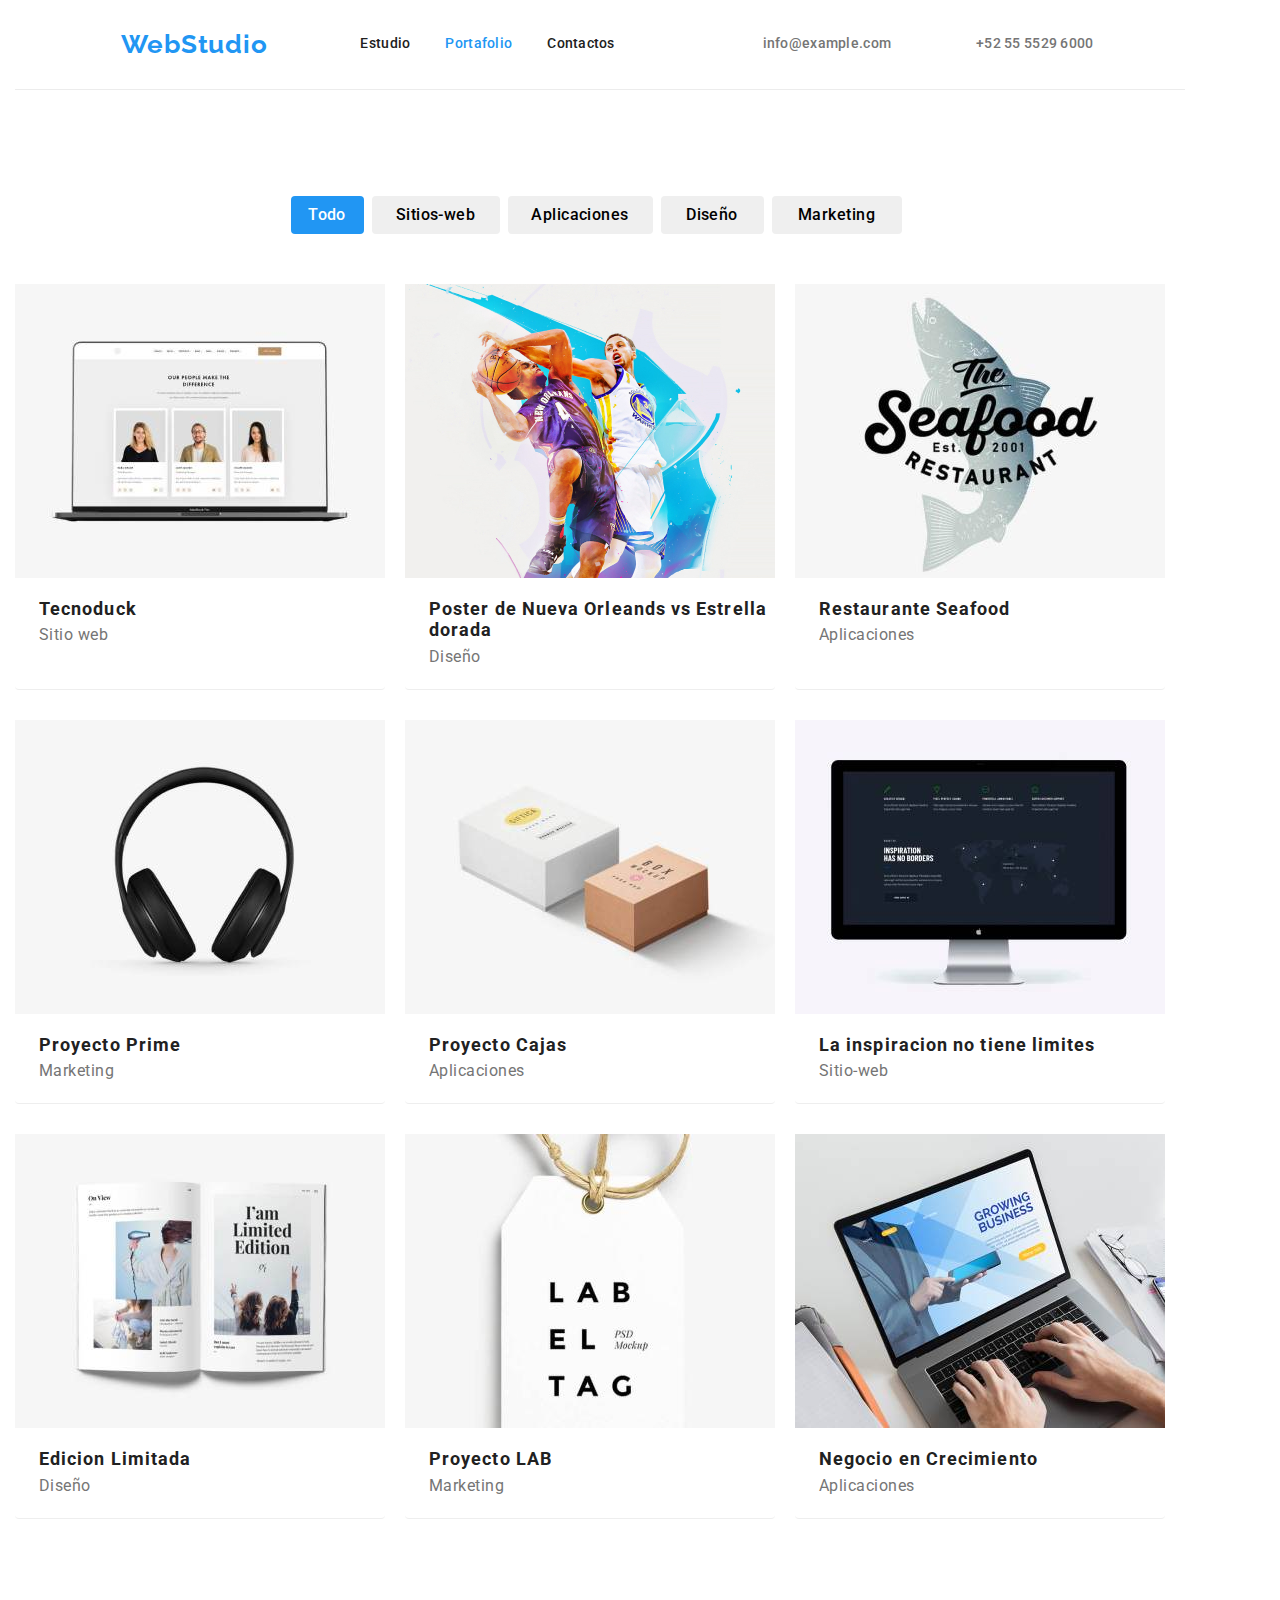
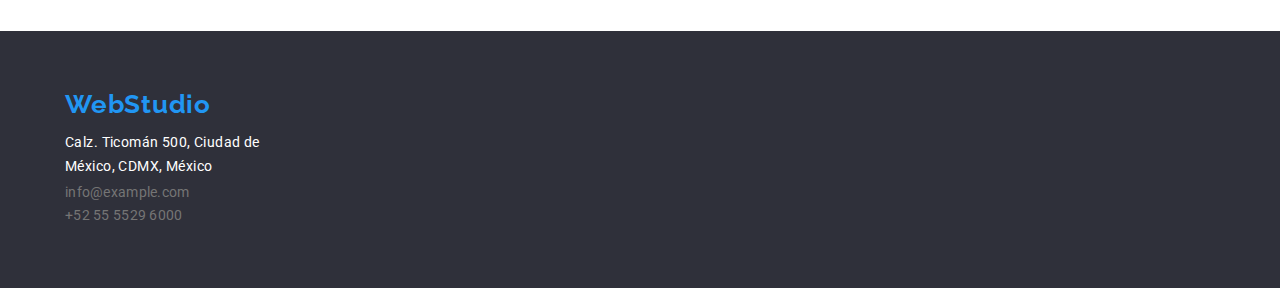
==== portafolio.html @ ba5cb90d "Modificaciones a Portafolio" ====
<!DOCTYPE html>
<html lang="en">
  <head>
    <meta charset="UTF-8" />
    <meta http-equiv="X-UA-Compatible" content="IE=edge" />
    <meta name="viewport" content="width=device-width, initial-scale=1.0" />
    <title>tarea de casa 2</title>
    <!-- Primeramente el normalizador -->
    <link
      rel="stylesheet"
      href="https://cdnjs.cloudflare.com/ajax/libs/modern-normalize/1.0.0/modern-normalize.min.css"
    />
    <link rel="stylesheet" href="./css/styles.css" />
    <link rel="preconnect" href="https://fonts.googleapis.com" />
    <link rel="preconnect" href="https://fonts.gstatic.com" crossorigin />
    <link
      href="https://fonts.googleapis.com/css2?family=Raleway:wght@700&family=Roboto:wght@400;500;700;900&display=swap"
      rel="stylesheet"
    />
  </head>
  <body>
    <div class="container">
      <header class="page-header">
        <nav class="container-nav">
          <a class="header-webstudio" href="webStudio">WebStudio</a>
          <ul class="set-header">
            <li class="item-header">
              <a class="header-text" href="./index.html"> Estudio</a>
            </li>
            <li class="item-header">
              <a
                class="header-text"
                style="color: #2196f3"
                href="./portafolio.html"
              >
                Portafolio</a
              >
            </li>
            <li class="item-header">
              <a class="header-text" href="Contactos"> Contactos</a>
            </li>
          </ul>
        </nav>
        <ul class="set-link-header">
          <li class="item-header">
            <a class="a-header-text" href="info@example.com">
              info@example.com
            </a>
          </li>
          <li class="item-header">
            <a class="a-header-text" href="+525555296000"> +52 55 5529 6000 </a>
          </li>
        </ul>
      </header>
    </div>
    <main>
      <section class="container-briefcase">
        <div class="container">
          <ul class="set-filter-briefcase">
            <li class="item-filter-briefcase">
              <button type="button" class="filter-briefcase todo">Todo</button>
            </li>
            <li class="item-filter-briefcase">
              <button type="button" class="filter-briefcase sitio">
                Sitios-web
              </button>
            </li>
            <li class="item-filter-briefcase">
              <button type="button" class="filter-briefcase aplicaciones">
                Aplicaciones
              </button>
            </li>
            <li class="item-filter-briefcase">
              <button type="button" class="filter-briefcase diseño">
                Diseño
              </button>
            </li>
            <li class="item-filter-briefcase">
              <button type="button" class="filter-briefcase marketing">
                Marketing
              </button>
            </li>
          </ul>
          <ul class="set-products">
            <li class="item-products">
              <a href="product one">
                <img src="./images/computerthree.jpg" alt="Computerthree" />
                <h2 class="title-information">Tecnoduck</h2>
                <p class="contens-information">Sitio web</p>
              </a>
            </li>
            <li class="item-products">
              <a href="product two">
                <img
                  src="./images/basketball.jpg"
                  alt="Poster New Orleans VS Golden Star"
                />
                <h2 class="title-information">
                  Poster de Nueva Orleands vs Estrella <br />
                  dorada
                </h2>
                <p class="contens-information">Diseño</p>
              </a>
            </li>
            <li class="item-products">
              <a href="product three">
                <img
                  src="./images/theseafood.jpg"
                  alt="The Seafood Restaurant"
                />
                <h2 class="title-information">Restaurante Seafood</h2>
                <p class="contens-information">Aplicaciones</p>
              </a>
            </li>
            <li class="item-products">
              <a href="product four">
                <img src="./images/headphones.jpg" alt="Headphones" />
                <h2 class="title-information">Proyecto Prime</h2>
                <p class="contens-information">Marketing</p>
              </a>
            </li>
            <li class="item-products">
              <a href="product five">
                <img src="./images/thebox.jpg" alt="The Boxs" />
                <h2 class="title-information">Proyecto Cajas</h2>
                <p class="contens-information">Aplicaciones</p>
              </a>
            </li>
            <li class="item-products">
              <a href="product six">
                <img src="./images/computer.jpg" alt="Computer" />
                <h2 class="title-information">
                  La inspiracion no tiene limites
                </h2>
                <p class="contens-information">Sitio-web</p>
              </a>
            </li>
            <li class="item-products">
              <a href="product seven">
                <img src="./images/magazine.jpg" alt="Magazine" />
                <h2 class="title-information">Edicion Limitada</h2>
                <p class="contens-information">Diseño</p>
              </a>
            </li>
            <li class="item-products">
              <a href="product eight">
                <img src="./images/label.jpg" alt="Labeltag" />
                <h2 class="title-information">Proyecto LAB</h2>
                <p class="contens-information">Marketing</p>
              </a>
            </li>
            <li class="item-products">
              <img src="./images/computertwo.jpg" alt="Computer Two" />
              <h2 class="title-information">Negocio en Crecimiento</h2>
              <p class="contens-information">Aplicaciones</p>
            </li>
          </ul>
        </div>
      </section>
    </main>
    <!--Base-->
    <footer class="container-footer">
      <div class="container">
        <a class="header-webstudio-footer" href="webStudio">WebStudio</a>
        <address class="address-footer">
          <p class="p-footer">
            Calz. Ticomán 500, Ciudad de <br />
            México, CDMX, México
          </p>
          <ul class="set-addrees-footer">
            <li class="item-a-footer">
              <a class="a-footer" href="info@example.com"> info@example.com</a>
            </li>
            <li class="item-a-footer">
              <a class="a-footer" href="+525555296000"> +52 55 5529 6000 </a>
            </li>
          </ul>
        </address>
      </div>
    </footer>
  </body>
</html>
---- css/styles.css ----
html {
  box-sizing: border-box;
}

:root {
  --color-text: #212121;
  --background-color-heroes: #2f303a;
  --border-buttom-header-color: #ececec;
  --background-color-header: #ffffff;
  --background-color-team: #f5f4fa;
  --color-pseudoclase: #2196f3;
  --color-link: #757575;
  --item-products-border: #eeeeee;
}

*,
*::after,
*::before {
  box-sizing: inherit;
}
/* Estilos para poner a cero la sangría superior de los elementos */
h1,
h2,
h3,
h4,
h5,
h6,
p {
  margin-top: 0;
  margin-bottom: 0;
}
/* Clase para restablecer las propiedades básicas de las listas (ul) */
ul {
  list-style: none;
  padding-left: 0;
  text-decoration: none;
  margin: 0;
}
/* Clase para restablecer las propiedades básicas de los enlaces */
a {
  text-decoration: none;
  color: inherit;
}
/* Propiedades para la correcta visualización de las imágenes */
img {
  display: block;
  max-width: 100%;
  height: auto;
}
/* Propiedad para anular la cursiva en address */

address {
  font-style: normal;
}

body {
  font-size: 14px;
  font-family: 'Roboto', sans-serif;
  letter-spacing: 0.03em;
  color: var(--color-text);
}

/* header */

.container {
  width: 1200px;
  padding-left: 15px;
  padding-right: 15px;
  margin-left: 0 auto;
  margin-right: 0 auto;
}

.page-header {
  display: flex;
  background-color: var(--background-color-header);
  border-bottom: 1px solid var(--border-buttom-header-color);
}

.container-nav {
  display: flex;
  margin: auto;
}

.header-webstudio {
  color: var(--color-pseudoclase);
  font-family: 'Raleway', sans-serif;
  font-size: 26px;
  font-weight: 700;
  line-height: 1.1em;
  letter-spacing: 0.03em;
  text-align: right;
  text-decoration: none;
  padding: 30px 0px;
  margin-right: 93px;
  margin-left: 100px;
}

.set-header {
  display: flex;
  margin-right: 100px;
}

.item-header {
  display: flex;
  margin-right: 35px;
}

.header-text {
  font-size: 14px;
  font-weight: 500;
  line-height: 1.7em;
  letter-spacing: 0.02em;
  text-decoration: none;
  margin: auto;
  padding: 30px 0px;
}

.header-text:hover,
.header-text:focus {
  color: var(--color-pseudoclase);
  text-decoration: underline;
}

.set-link-header {
  display: flex;
  margin: auto;
  padding: auto;
}

.a-header-text {
  color: var(--color-link);
  font-weight: 500;
  font-size: 14px;
  line-height: 1.7em;
  letter-spacing: 0.02em;
  text-decoration: none;
  text-align: right;
  padding: 0;
  margin-right: 50px;
}

.a-header-text:hover,
.a-header-text:focus {
  color: var(--color-pseudoclase);
  text-decoration: underline;
}

/* Main Section Heroes */

.container-heroes {
  width: 1200px;
  background-color: var(--background-color-heroes);
  padding-top: 200px;
  padding-bottom: 200px;
}

.heroes-title {
  margin: 0 auto;
  width: 696px;
  height: 120px;
  margin-top: 30px;
  color: white;

  font-style: normal;
  font-weight: 900;
  font-size: 44px;
  line-height: 60px;

  text-align: center;
  letter-spacing: 0.06em;
  text-transform: uppercase;
}

.heroes-button {
  margin: 0 auto;
  justify-content: center;
  width: 261px;
  height: 50px;
  gap: 10px;

  font-style: normal;
  font-weight: 700;
  font-size: 16px;
  line-height: 1.8;
  display: flex;
  align-items: center;
  text-align: center;
  letter-spacing: 0.06em;
  flex: none;
  order: 0;
  flex-grow: 0;
  cursor: pointer;
  box-shadow: 0px 4px 4px rgba(0, 0, 0, 0.15);
  border-radius: 4px;
  margin-top: 30px;
}

.heroes-button:hover,
.heroes-button:focus {
  background-color: var(--color-pseudoclase);
  color: white;
}

.heroes-button:active {
  background-color: var(--color-pseudoclase);
  color: white;
}

/* Main Section indicators */

.container-indicators {
  margin: auto;
  margin-top: 55px;
  padding-top: 95px;
  padding-bottom: 94px;
}

.card-set-indicators {
  display: flex;
  gap: 10px;
}

.card-indicators {
  flex-basis: calc((100% - 20px) / 3);
  padding: 10px;
}

.item-indicators {
  margin-right: 30px;
}

.indicators-title {
  color: var(--color-text);
  font-size: 14px;
  font-weight: 700;
  line-height: 1.7;
  letter-spacing: 0.03em;
  text-align: left;
  height: 16px;
  width: 270px;
  margin-bottom: 10px;
}

.indicators-text {
  color: var(--color-link);
  font-size: 14px;
  font-weight: 400;
  line-height: 1.7;
  letter-spacing: 0.03em;
  text-align: left;
  margin: auto;
}

/* Main Section dedicate */

.container-dedicate {
  margin: auto;
  mix-blend-mode: normal;
}

.dedicate-our-title {
  font-size: 36px;
  font-weight: 700;
  line-height: 1.5;
  letter-spacing: 0.03em;
  text-align: center;
  margin: auto;
  margin-bottom: 55.05px;
}

.set-images-dedicate {
  display: flex;
  margin: auto;
  justify-content: center;
}

.item-dedicate {
  margin: auto;
  padding: auto;
  padding-bottom: 94px;
}

.images-dedicate {
  height: 323.70465087890625px;
  width: 373.1623840332031px;
}

/* Main Section team */

.our-team {
  width: 1200px;
  margin-top: 94px;
  background-color: var(--background-color-team);
}

.title-our-team {
  font-size: 36px;
  font-weight: 700;
  line-height: 1.5;
  letter-spacing: 0.03em;
  text-align: center;
  margin: auto;
  padding-top: 94px;
}

.set-images-team {
  display: flex;
  margin-top: 50px;
  padding-bottom: 94px;
}

.item-our-team {
  box-shadow: 0px 1px 3px rgba(0, 0, 0, 0.12), 0px 1px 1px rgba(0, 0, 0, 0.14),
    0px 2px 1px rgba(0, 0, 0, 0.2);
  border-radius: 0px 0px 4px 4px;
  margin-right: 20px;
}

.images-our-team {
  width: 270px;
  height: 260px;
}

.name-employee {
  color: var(--color-text);
  font-size: 16px;
  font-weight: 500;
  line-height: 1.5;
  letter-spacing: 0.03em;
  text-align: center;
  padding-top: 30px;
}

.function-employee {
  color: var(--color-link);
  font-size: 16px;
  font-weight: 400;
  line-height: 1.5;
  letter-spacing: 0.03em;
  text-align: center;
  margin-top: 10px;
  padding-bottom: 30px;
}

/* page Briefcase*/

/* Desde este punto se maneja la pagina de portafolio */

/* main section FilterBriefcase */

.container-briefcase {
  background-color: white;
  margin: auto;
}

.set-filter-briefcase {
  display: flex;
  padding-top: 106px;
  align-items: center;
  justify-content: center;
}

.item-filter-briefcase {
  margin-right: 8px;
}

.filter-briefcase {
  border-radius: 4px;
  font-size: 16px;
  font-weight: 500;
  line-height: 1.5;
  letter-spacing: 0.03em;
  text-align: center;
  border: none;
  cursor: pointer;
}

.todo {
  background: var(--color-pseudoclase);
  color: white;
  height: 38px;
  width: 73px;
  text-align: center;
}

.sitio {
  height: 38px;
  width: 128px;
  text-align: center;
}

.aplicaciones {
  height: 38px;
  width: 145px;
  text-align: center;
}

.diseño {
  height: 38px;
  width: 103px;
  text-align: center;
}

.marketing {
  height: 38px;
  width: 130px;
  text-align: center;
}

.filter-briefcase:hover,
.filter-briefcase:focus {
  background: var(--color-pseudoclase);
  color: white;
}

/* main section products */

.set-products {
  display: flex;
  flex-wrap: wrap;
  margin-top: 50px;
  margin-bottom: 82px;
}

.item-products {
  background-color: var(--background-color-header);
  border-radius: 4px;
  border-bottom: 1px solid var(--item-products-border);
  margin-right: 20px;
  margin-bottom: 30px;
}

.title-information {
  cursor: pointer;
  font-size: 18px;
  font-weight: 700;
  line-height: 1.2;
  letter-spacing: 0.06em;
  text-align: left;
  padding-top: 20px;
  margin-left: 24px;
}

.contens-information {
  cursor: pointer;
  color: #757575;
  font-size: 16px;
  line-height: 1.5;
  letter-spacing: 0.03em;
  text-align: left;
  margin-left: 24px;
  padding-bottom: 20px;
  margin-top: 4px;
}

/* Footer */

footer {
  color: white;
  background-color: var(--background-color-heroes);
}

.container-footer {
  display: block;
  margin: auto;
  padding-top: 60px;
  padding-bottom: 60px;
  padding-left: 50px;
}

.header-webstudio-footer {
  color: var(--color-pseudoclase);
  font-family: 'Raleway', sans-serif;
  font-size: 26px;
  font-weight: 700;
  line-height: 1;
  letter-spacing: 0.03em;
  text-decoration: none;
  cursor: pointer;
  margin-top: 60px;
}

.address-footer {
  display: block;
}

.p-footer {
  font-size: 14px;
  font-weight: 400;
  line-height: 1.7;
  letter-spacing: 0.03em;
  margin-bottom: 2px;
  margin-top: 14px;
}

.set-addrees-footer {
  display: block;
  margin: auto;
  padding: auto;
}

.item-a-footer {
  margin: auto;
}

.a-footer:hover,
.a-footer:focus {
  color: var(--color-pseudoclase);
}

.a-footer:active {
  color: var(--color-pseudoclase);
}

.a-footer {
  color: var(--color-link);
  font-weight: 400;
  font-size: 14px;
  line-height: 1.7;
  letter-spacing: 0.02em;
  margin-bottom: 47px;
  padding-bottom: 9px;
}
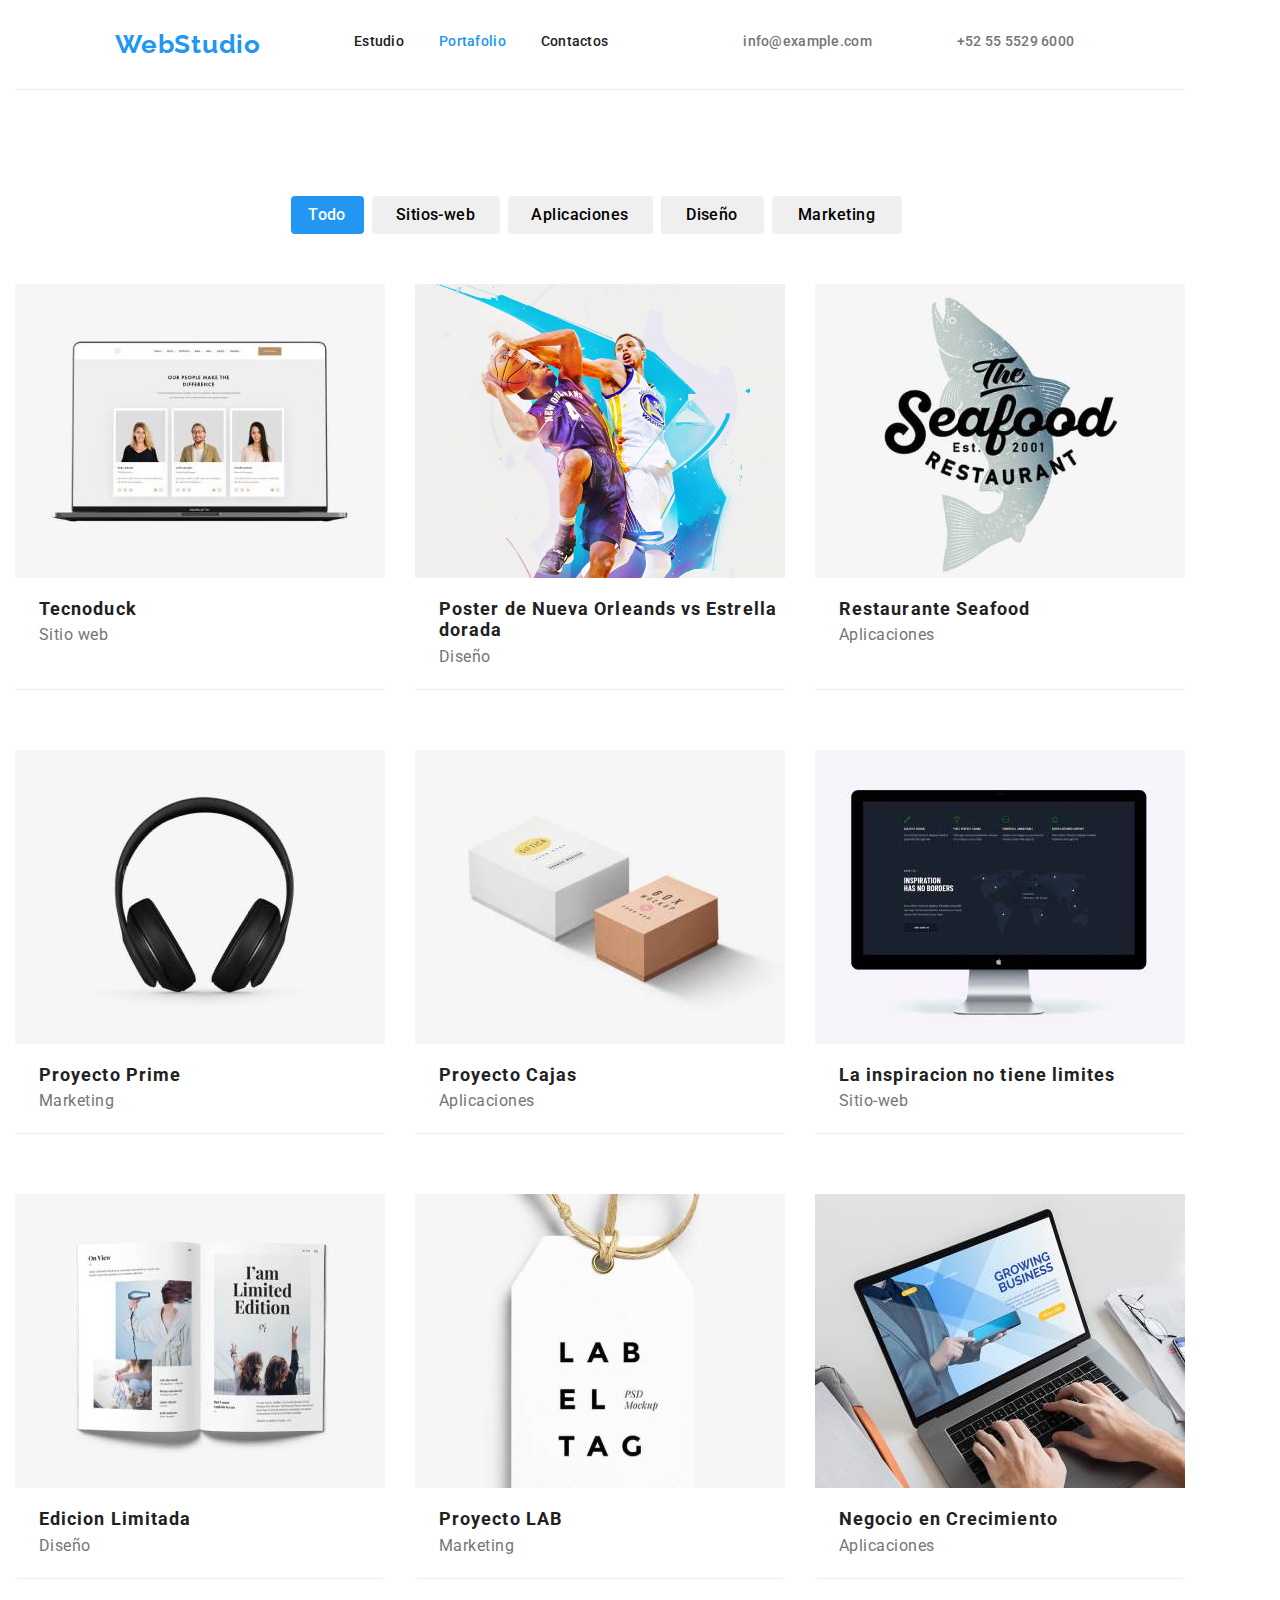
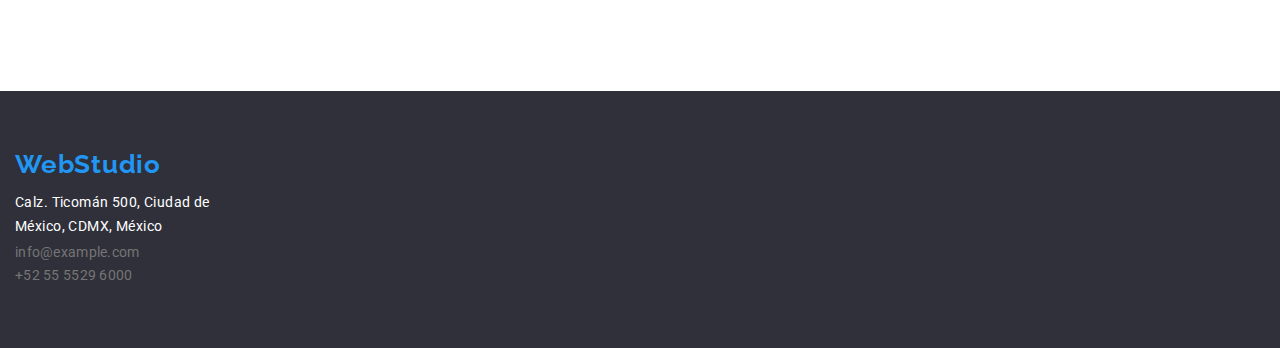
==== commit be6ae079: "Correccion de codigo dado para entrega dos de la actividad tres" ====
--- a/portafolio.html
+++ b/portafolio.html
@@ -20,7 +20,7 @@
   </head>
   <body>
     <div class="container">
-      <header class="page-header">
+      <header class="container-header">
         <nav class="container-nav">
           <a class="header-webstudio" href="webStudio">WebStudio</a>
           <ul class="set-header">
@@ -83,14 +83,14 @@
           </ul>
           <ul class="set-products">
             <li class="item-products">
-              <a href="product one">
+              <a href="product" class="link-products">
                 <img src="./images/computerthree.jpg" alt="Computerthree" />
                 <h2 class="title-information">Tecnoduck</h2>
                 <p class="contens-information">Sitio web</p>
               </a>
             </li>
             <li class="item-products">
-              <a href="product two">
+              <a href="product" class="link-products">
                 <img
                   src="./images/basketball.jpg"
                   alt="Poster New Orleans VS Golden Star"
@@ -103,7 +103,7 @@
               </a>
             </li>
             <li class="item-products">
-              <a href="product three">
+              <a href="product" class="link-products">
                 <img
                   src="./images/theseafood.jpg"
                   alt="The Seafood Restaurant"
@@ -113,21 +113,21 @@
               </a>
             </li>
             <li class="item-products">
-              <a href="product four">
+              <a href="product" class="link-products">
                 <img src="./images/headphones.jpg" alt="Headphones" />
                 <h2 class="title-information">Proyecto Prime</h2>
                 <p class="contens-information">Marketing</p>
               </a>
             </li>
             <li class="item-products">
-              <a href="product five">
+              <a href="product" class="link-products">
                 <img src="./images/thebox.jpg" alt="The Boxs" />
                 <h2 class="title-information">Proyecto Cajas</h2>
                 <p class="contens-information">Aplicaciones</p>
               </a>
             </li>
             <li class="item-products">
-              <a href="product six">
+              <a href="product" class="link-products">
                 <img src="./images/computer.jpg" alt="Computer" />
                 <h2 class="title-information">
                   La inspiracion no tiene limites
@@ -136,23 +136,25 @@
               </a>
             </li>
             <li class="item-products">
-              <a href="product seven">
+              <a href="product" class="link-products">
                 <img src="./images/magazine.jpg" alt="Magazine" />
                 <h2 class="title-information">Edicion Limitada</h2>
                 <p class="contens-information">Diseño</p>
               </a>
             </li>
             <li class="item-products">
-              <a href="product eight">
+              <a href="product" class="link-products">
                 <img src="./images/label.jpg" alt="Labeltag" />
                 <h2 class="title-information">Proyecto LAB</h2>
                 <p class="contens-information">Marketing</p>
               </a>
             </li>
             <li class="item-products">
-              <img src="./images/computertwo.jpg" alt="Computer Two" />
-              <h2 class="title-information">Negocio en Crecimiento</h2>
-              <p class="contens-information">Aplicaciones</p>
+              <a href="product" class="link-products">
+                <img src="./images/computertwo.jpg" alt="Computer Two" />
+                <h2 class="title-information">Negocio en Crecimiento</h2>
+                <p class="contens-information">Aplicaciones</p>
+              </a>
             </li>
           </ul>
         </div>
--- a/css/styles.css
+++ b/css/styles.css
@@ -66,11 +66,9 @@
   width: 1200px;
   padding-left: 15px;
   padding-right: 15px;
-  margin-left: 0 auto;
-  margin-right: 0 auto;
-}
-
-.page-header {
+}
+
+.container-header {
   display: flex;
   background-color: var(--background-color-header);
   border-bottom: 1px solid var(--border-buttom-header-color);
@@ -78,7 +76,6 @@
 
 .container-nav {
   display: flex;
-  margin: auto;
 }
 
 .header-webstudio {
@@ -111,8 +108,8 @@
   line-height: 1.7em;
   letter-spacing: 0.02em;
   text-decoration: none;
-  margin: auto;
-  padding: 30px 0px;
+  padding-top: 30px;
+  padding-bottom: 30px;
 }
 
 .header-text:hover,
@@ -123,8 +120,8 @@
 
 .set-link-header {
   display: flex;
-  margin: auto;
-  padding: auto;
+  padding-top: 30px;
+  padding-bottom: 30px;
 }
 
 .a-header-text {
@@ -135,7 +132,6 @@
   letter-spacing: 0.02em;
   text-decoration: none;
   text-align: right;
-  padding: 0;
   margin-right: 50px;
 }
 
@@ -148,17 +144,13 @@
 /* Main Section Heroes */
 
 .container-heroes {
-  width: 1200px;
   background-color: var(--background-color-heroes);
   padding-top: 200px;
   padding-bottom: 200px;
+  width: 1200px;
 }
 
 .heroes-title {
-  margin: 0 auto;
-  width: 696px;
-  height: 120px;
-  margin-top: 30px;
   color: white;
 
   font-style: normal;
@@ -209,8 +201,7 @@
 /* Main Section indicators */
 
 .container-indicators {
-  margin: auto;
-  margin-top: 55px;
+  width: 1200px;
   padding-top: 95px;
   padding-bottom: 94px;
 }
@@ -220,13 +211,8 @@
   gap: 10px;
 }
 
-.card-indicators {
-  flex-basis: calc((100% - 20px) / 3);
-  padding: 10px;
-}
-
 .item-indicators {
-  margin-right: 30px;
+  margin-right: 20px;
 }
 
 .indicators-title {
@@ -275,9 +261,6 @@
 }
 
 .item-dedicate {
-  margin: auto;
-  padding: auto;
-  padding-bottom: 94px;
 }
 
 .images-dedicate {
@@ -420,14 +403,18 @@
   flex-wrap: wrap;
   margin-top: 50px;
   margin-bottom: 82px;
+  gap: 30px;
 }
 
 .item-products {
   background-color: var(--background-color-header);
   border-radius: 4px;
   border-bottom: 1px solid var(--item-products-border);
-  margin-right: 20px;
   margin-bottom: 30px;
+}
+
+.link-products {
+  text-decoration: none;
 }
 
 .title-information {
@@ -461,11 +448,8 @@
 }
 
 .container-footer {
-  display: block;
-  margin: auto;
   padding-top: 60px;
   padding-bottom: 60px;
-  padding-left: 50px;
 }
 
 .header-webstudio-footer {
@@ -496,7 +480,6 @@
 .set-addrees-footer {
   display: block;
   margin: auto;
-  padding: auto;
 }
 
 .item-a-footer {
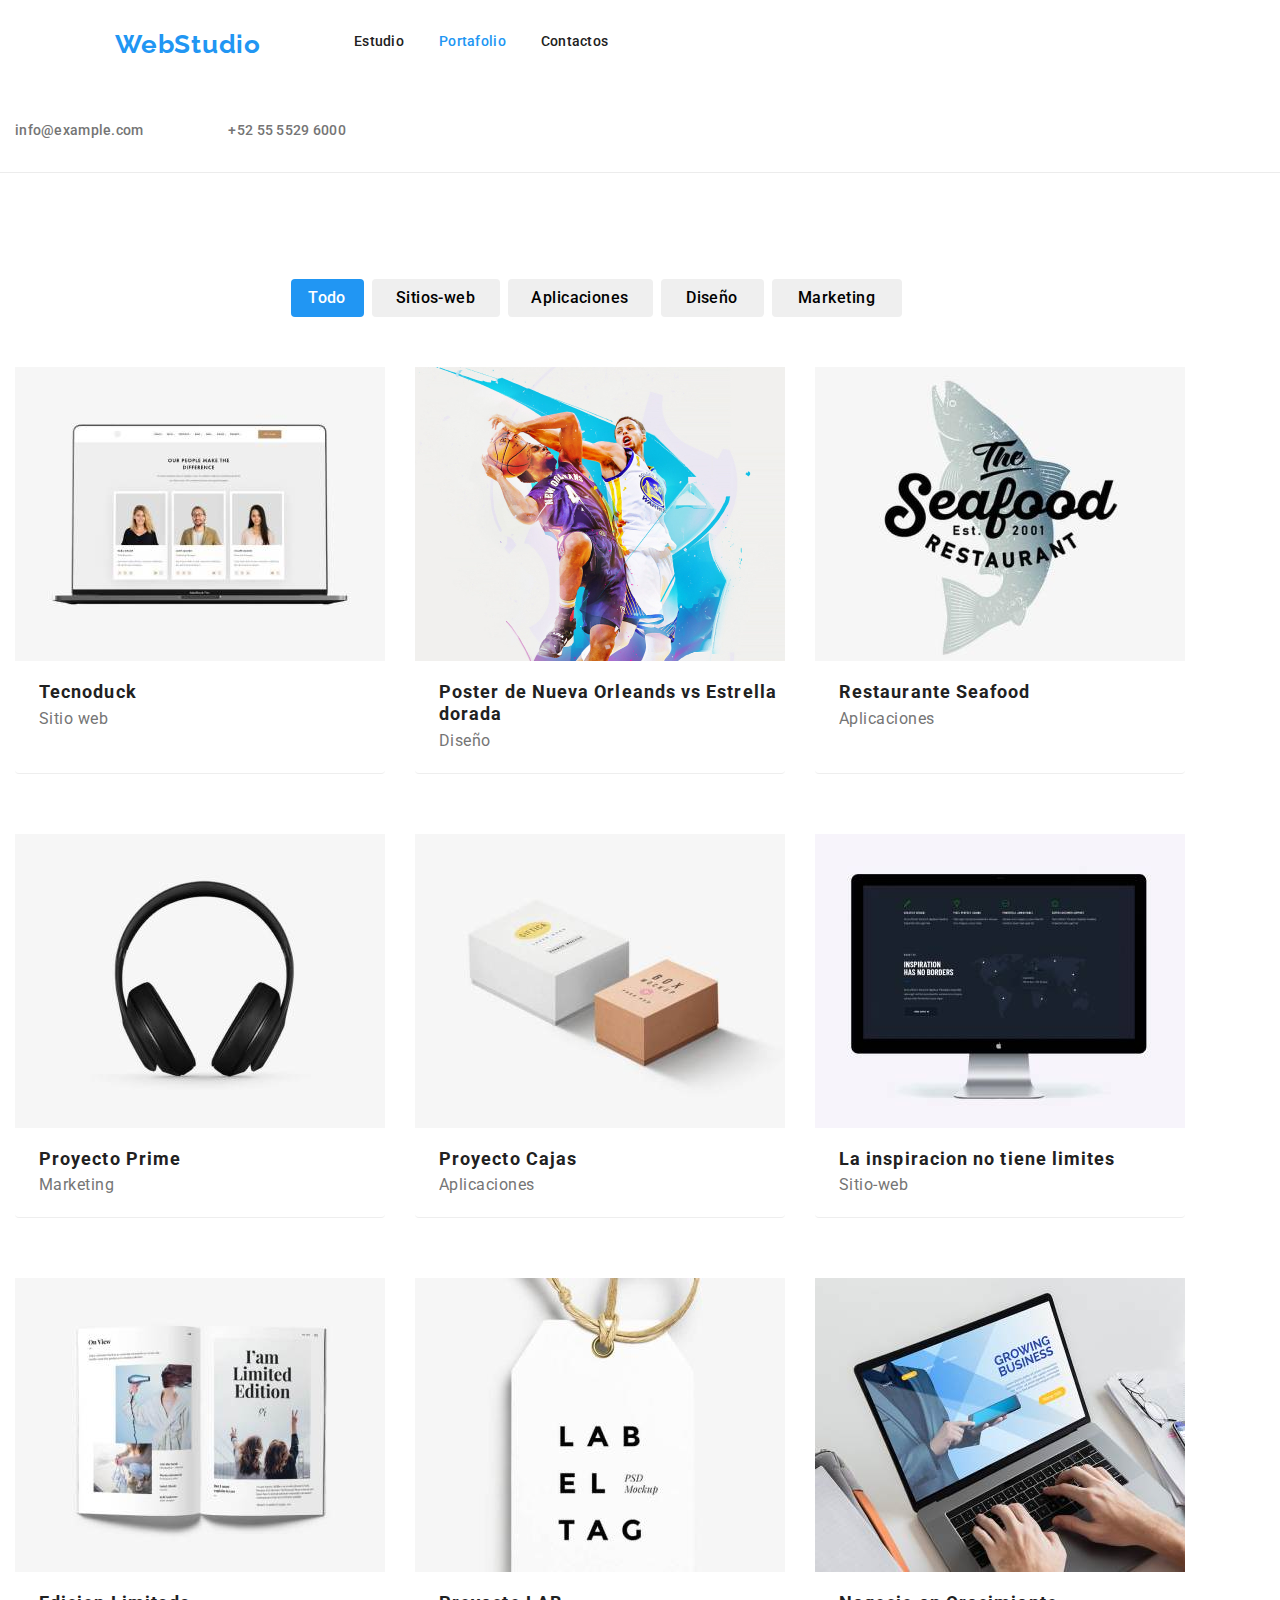
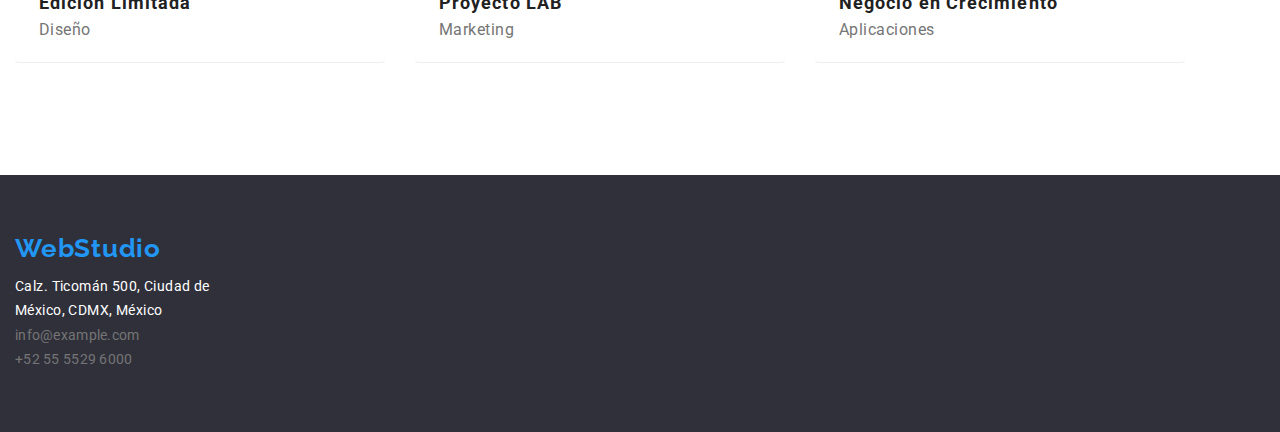
==== commit f3d0618a: "Cambios del div dentro del header" ====
--- a/portafolio.html
+++ b/portafolio.html
@@ -19,8 +19,8 @@
     />
   </head>
   <body>
-    <div class="container">
-      <header class="container-header">
+    <header class="container-header">
+      <div class="container">
         <nav class="container-nav">
           <a class="header-webstudio" href="webStudio">WebStudio</a>
           <ul class="set-header">
@@ -51,8 +51,8 @@
             <a class="a-header-text" href="+525555296000"> +52 55 5529 6000 </a>
           </li>
         </ul>
-      </header>
-    </div>
+      </div>
+    </header>
     <main>
       <section class="container-briefcase">
         <div class="container">
--- a/css/styles.css
+++ b/css/styles.css
@@ -122,6 +122,7 @@
   display: flex;
   padding-top: 30px;
   padding-bottom: 30px;
+  padding: auto;
 }
 
 .a-header-text {
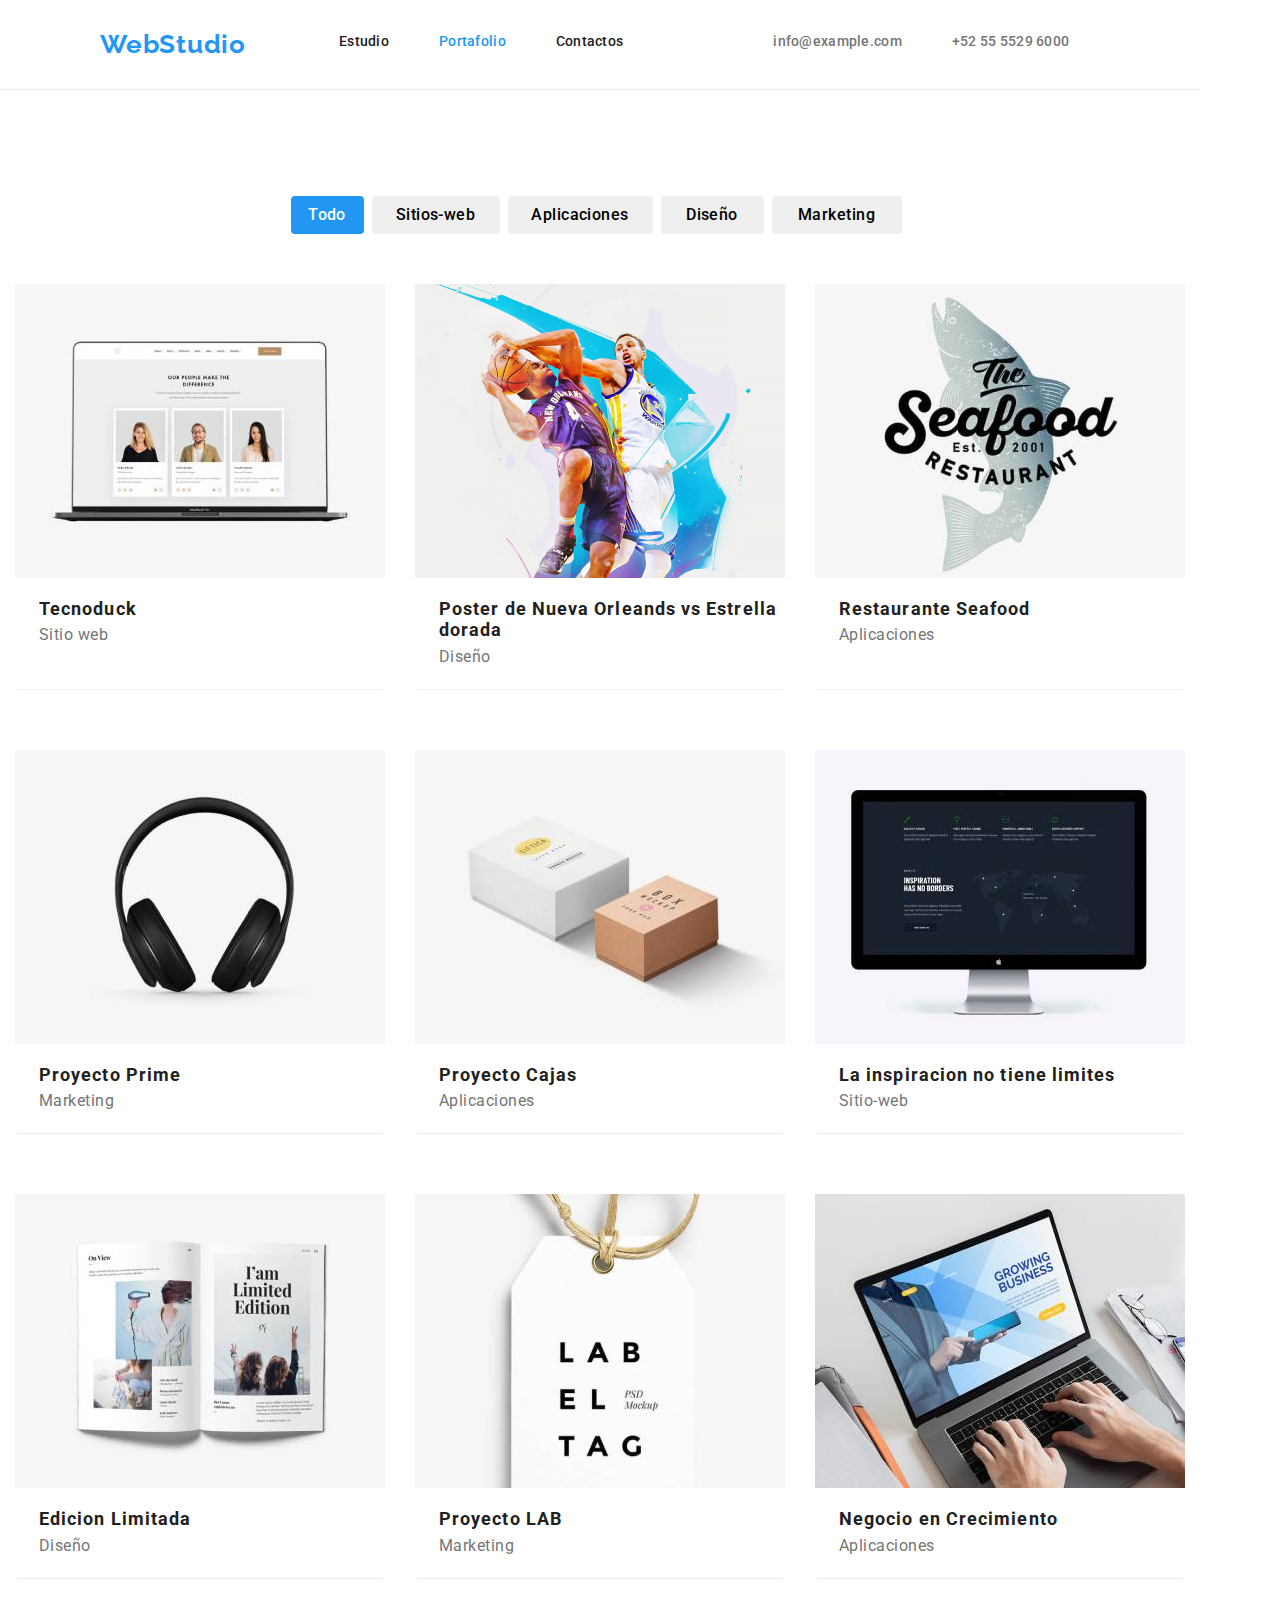
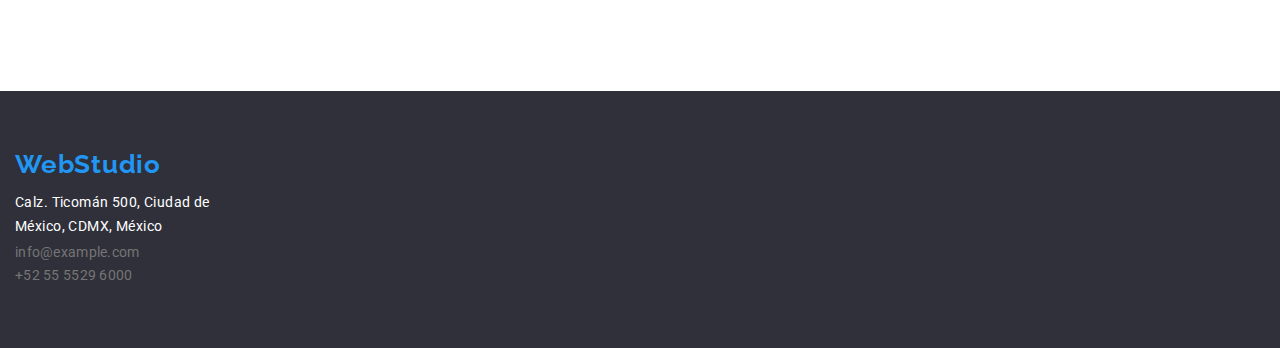
==== commit 1528b829: "Correccion de slak" ====
--- a/portafolio.html
+++ b/portafolio.html
@@ -20,38 +20,36 @@
   </head>
   <body>
     <header class="container-header">
-      <div class="container">
-        <nav class="container-nav">
-          <a class="header-webstudio" href="webStudio">WebStudio</a>
-          <ul class="set-header">
-            <li class="item-header">
-              <a class="header-text" href="./index.html"> Estudio</a>
-            </li>
-            <li class="item-header">
-              <a
-                class="header-text"
-                style="color: #2196f3"
-                href="./portafolio.html"
-              >
-                Portafolio</a
-              >
-            </li>
-            <li class="item-header">
-              <a class="header-text" href="Contactos"> Contactos</a>
-            </li>
-          </ul>
-        </nav>
-        <ul class="set-link-header">
+      <nav class="container-nav">
+        <a class="header-webstudio" href="webStudio">WebStudio</a>
+        <ul class="set-header">
           <li class="item-header">
-            <a class="a-header-text" href="info@example.com">
-              info@example.com
-            </a>
+            <a class="header-text" href="./index.html"> Estudio</a>
           </li>
           <li class="item-header">
-            <a class="a-header-text" href="+525555296000"> +52 55 5529 6000 </a>
+            <a
+              class="header-text"
+              style="color: #2196f3"
+              href="./portafolio.html"
+            >
+              Portafolio</a
+            >
+          </li>
+          <li class="item-header">
+            <a class="header-text" href="Contactos"> Contactos</a>
           </li>
         </ul>
-      </div>
+      </nav>
+      <ul class="set-link-header">
+        <li class="item-header">
+          <a class="a-header-text" href="info@example.com">
+            info@example.com
+          </a>
+        </li>
+        <li class="item-header">
+          <a class="a-header-text" href="+525555296000"> +52 55 5529 6000 </a>
+        </li>
+      </ul>
     </header>
     <main>
       <section class="container-briefcase">
--- a/css/styles.css
+++ b/css/styles.css
@@ -69,6 +69,7 @@
 }
 
 .container-header {
+  width: 1200px;
   display: flex;
   background-color: var(--background-color-header);
   border-bottom: 1px solid var(--border-buttom-header-color);
@@ -125,6 +126,10 @@
   padding: auto;
 }
 
+.item-header:not(last-child) {
+  margin-right: 50px;
+}
+
 .a-header-text {
   color: var(--color-link);
   font-weight: 500;
@@ -133,7 +138,6 @@
   letter-spacing: 0.02em;
   text-decoration: none;
   text-align: right;
-  margin-right: 50px;
 }
 
 .a-header-text:hover,
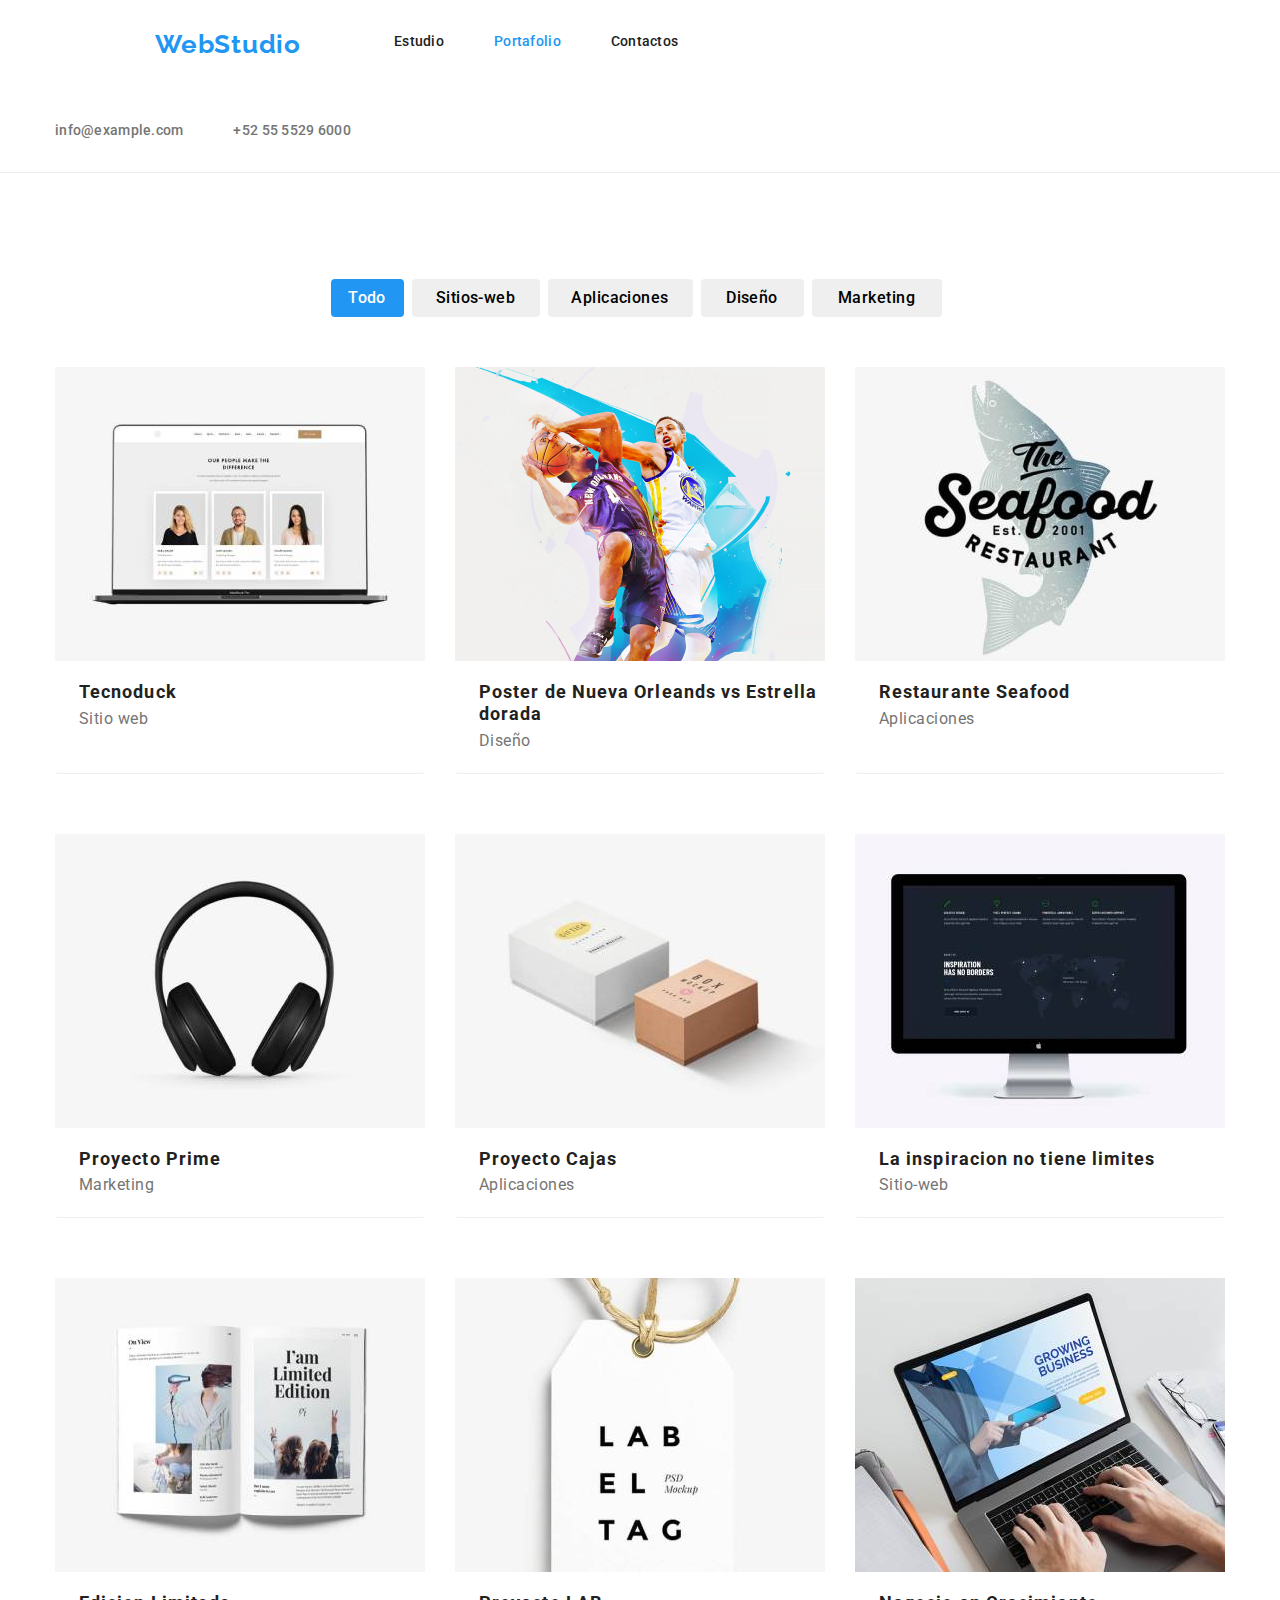
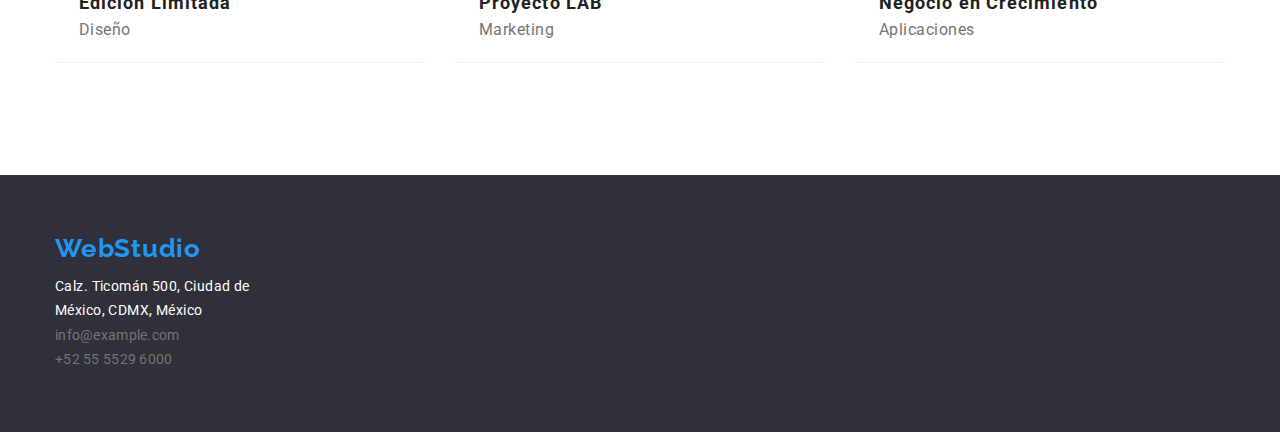
==== commit 1bf0cf59: "Header" ====
--- a/portafolio.html
+++ b/portafolio.html
@@ -20,36 +20,38 @@
   </head>
   <body>
     <header class="container-header">
-      <nav class="container-nav">
-        <a class="header-webstudio" href="webStudio">WebStudio</a>
-        <ul class="set-header">
+      <div class="container">
+        <nav class="container-nav">
+          <a class="header-webstudio" href="webStudio">WebStudio</a>
+          <ul class="set-header">
+            <li class="item-header">
+              <a class="header-text" href="./index.html"> Estudio</a>
+            </li>
+            <li class="item-header">
+              <a
+                class="header-text"
+                style="color: #2196f3"
+                href="./portafolio.html"
+              >
+                Portafolio</a
+              >
+            </li>
+            <li class="item-header">
+              <a class="header-text" href="Contactos"> Contactos</a>
+            </li>
+          </ul>
+        </nav>
+        <ul class="set-link-header">
           <li class="item-header">
-            <a class="header-text" href="./index.html"> Estudio</a>
+            <a class="a-header-text" href="info@example.com">
+              info@example.com
+            </a>
           </li>
           <li class="item-header">
-            <a
-              class="header-text"
-              style="color: #2196f3"
-              href="./portafolio.html"
-            >
-              Portafolio</a
-            >
-          </li>
-          <li class="item-header">
-            <a class="header-text" href="Contactos"> Contactos</a>
+            <a class="a-header-text" href="+525555296000"> +52 55 5529 6000 </a>
           </li>
         </ul>
-      </nav>
-      <ul class="set-link-header">
-        <li class="item-header">
-          <a class="a-header-text" href="info@example.com">
-            info@example.com
-          </a>
-        </li>
-        <li class="item-header">
-          <a class="a-header-text" href="+525555296000"> +52 55 5529 6000 </a>
-        </li>
-      </ul>
+      </div>
     </header>
     <main>
       <section class="container-briefcase">
--- a/css/styles.css
+++ b/css/styles.css
@@ -66,10 +66,11 @@
   width: 1200px;
   padding-left: 15px;
   padding-right: 15px;
+  margin-left: auto;
+  margin-right: auto;
 }
 
 .container-header {
-  width: 1200px;
   display: flex;
   background-color: var(--background-color-header);
   border-bottom: 1px solid var(--border-buttom-header-color);
@@ -95,12 +96,7 @@
 
 .set-header {
   display: flex;
-  margin-right: 100px;
-}
-
-.item-header {
-  display: flex;
-  margin-right: 35px;
+  padding: 30px 0px;
 }
 
 .header-text {
@@ -109,8 +105,6 @@
   line-height: 1.7em;
   letter-spacing: 0.02em;
   text-decoration: none;
-  padding-top: 30px;
-  padding-bottom: 30px;
 }
 
 .header-text:hover,
@@ -121,12 +115,11 @@
 
 .set-link-header {
   display: flex;
-  padding-top: 30px;
-  padding-bottom: 30px;
-  padding: auto;
+  padding: 30px 0px;
 }
 
 .item-header:not(last-child) {
+  display: flex;
   margin-right: 50px;
 }
 
@@ -152,7 +145,6 @@
   background-color: var(--background-color-heroes);
   padding-top: 200px;
   padding-bottom: 200px;
-  width: 1200px;
 }
 
 .heroes-title {
@@ -206,7 +198,6 @@
 /* Main Section indicators */
 
 .container-indicators {
-  width: 1200px;
   padding-top: 95px;
   padding-bottom: 94px;
 }
@@ -276,7 +267,6 @@
 /* Main Section team */
 
 .our-team {
-  width: 1200px;
   margin-top: 94px;
   background-color: var(--background-color-team);
 }
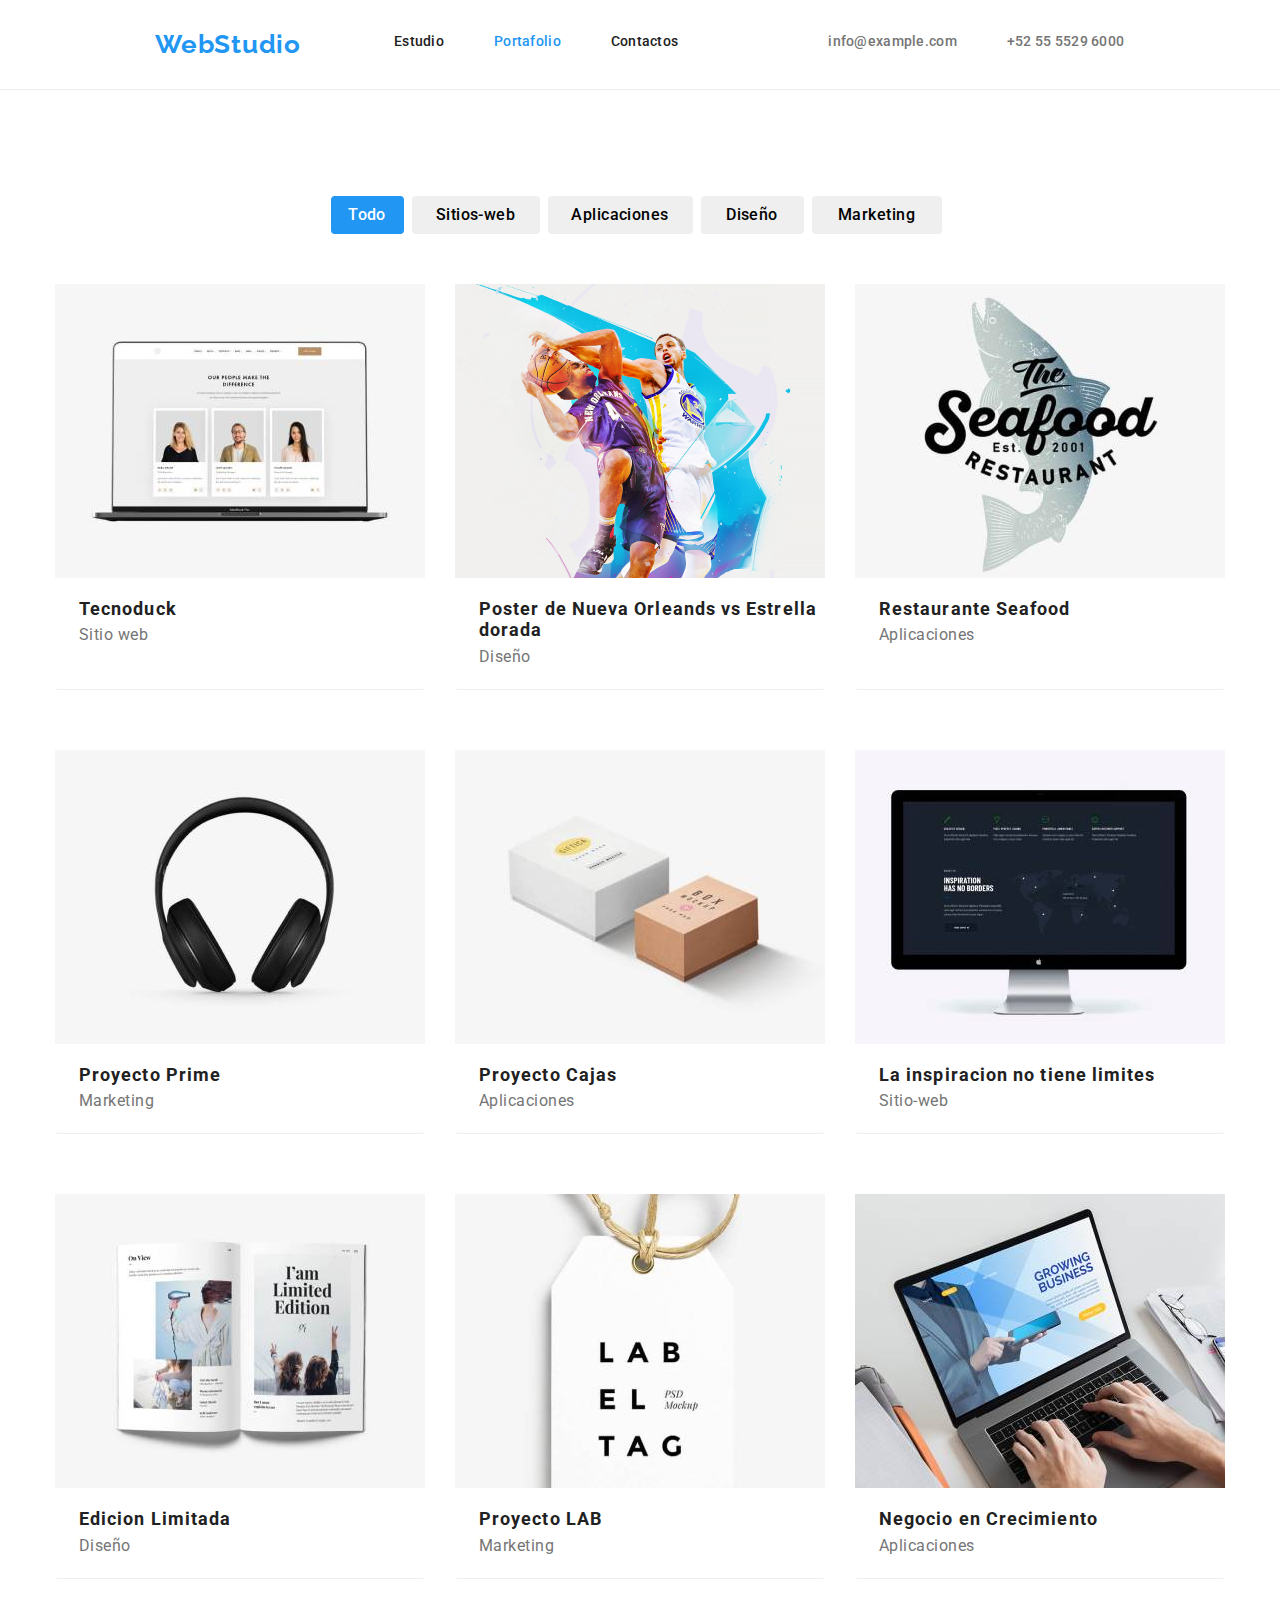
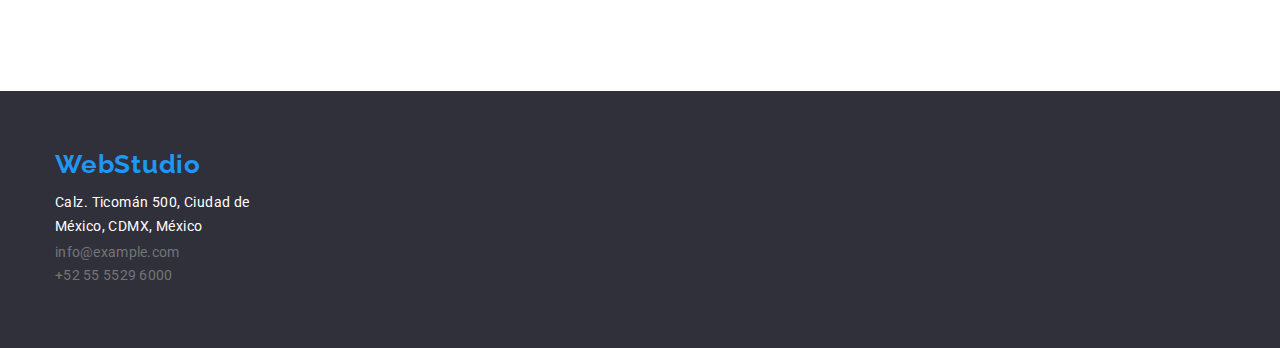
==== commit f780b0b8: "Agregar display flex directo en html en el container div" ====
--- a/portafolio.html
+++ b/portafolio.html
@@ -20,7 +20,7 @@
   </head>
   <body>
     <header class="container-header">
-      <div class="container">
+      <div class="container" style="display: flex">
         <nav class="container-nav">
           <a class="header-webstudio" href="webStudio">WebStudio</a>
           <ul class="set-header">
--- a/css/styles.css
+++ b/css/styles.css
@@ -96,6 +96,7 @@
 
 .set-header {
   display: flex;
+  margin-right: 100px;
   padding: 30px 0px;
 }
 
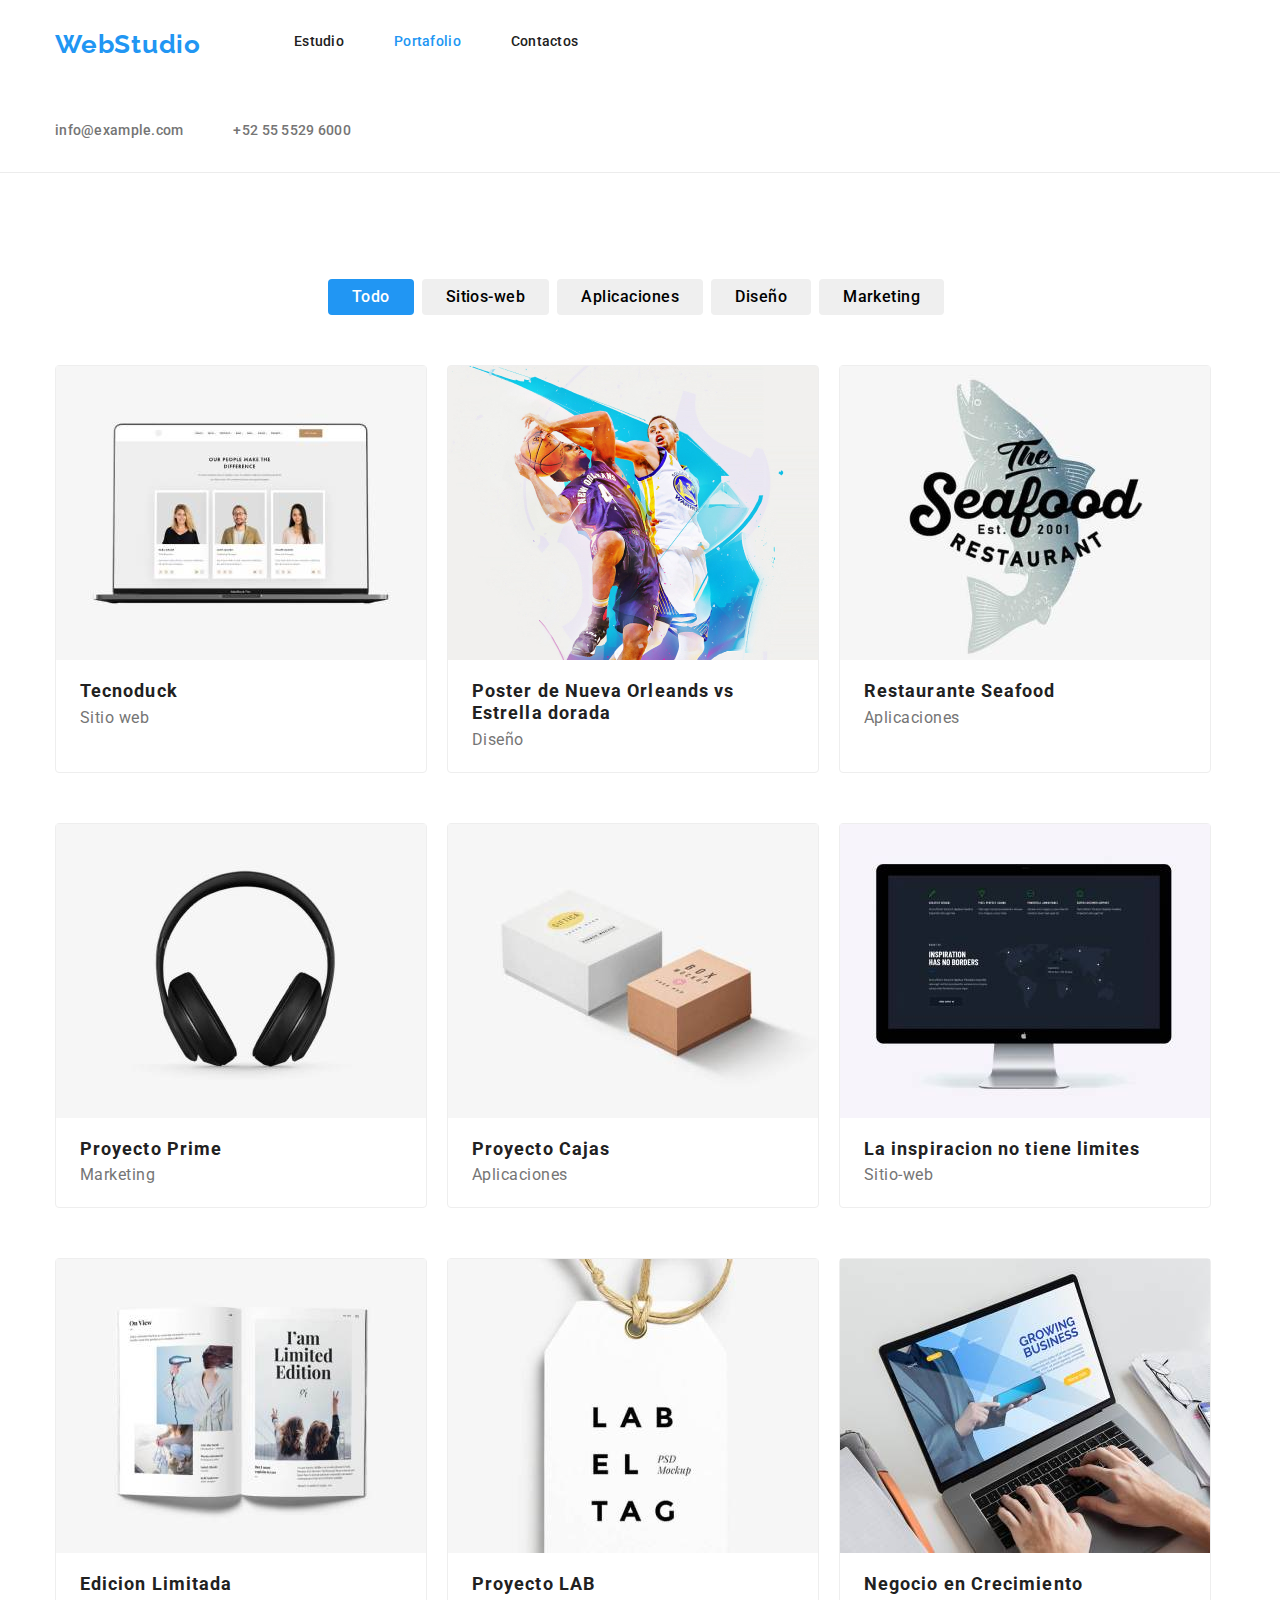
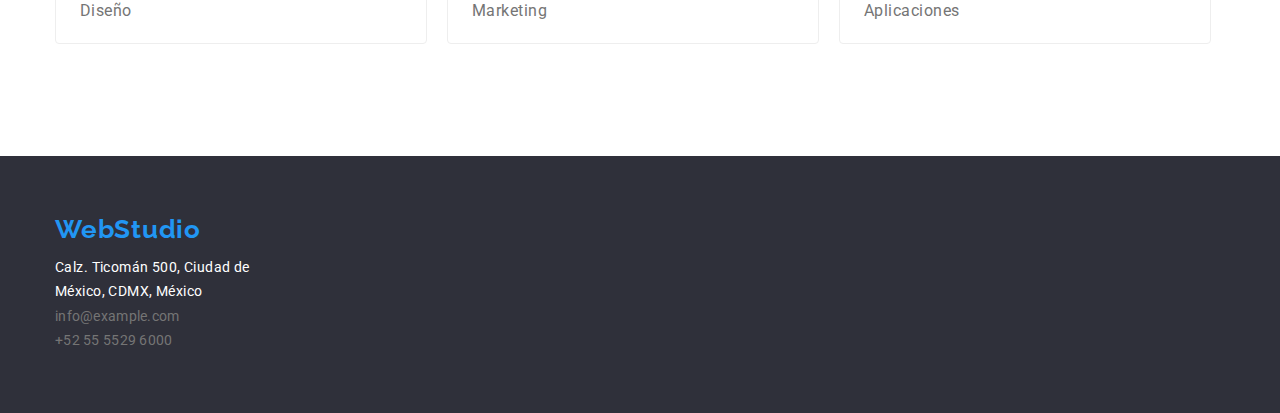
==== commit e7518685: "Correcion" ====
--- a/portafolio.html
+++ b/portafolio.html
@@ -20,7 +20,7 @@
   </head>
   <body>
     <header class="container-header">
-      <div class="container" style="display: flex">
+      <div class="container">
         <nav class="container-nav">
           <a class="header-webstudio" href="webStudio">WebStudio</a>
           <ul class="set-header">
@@ -96,8 +96,8 @@
                   alt="Poster New Orleans VS Golden Star"
                 />
                 <h2 class="title-information">
-                  Poster de Nueva Orleands vs Estrella <br />
-                  dorada
+                  Poster de Nueva Orleands vs<br />
+                  Estrella dorada
                 </h2>
                 <p class="contens-information">Diseño</p>
               </a>
--- a/css/styles.css
+++ b/css/styles.css
@@ -91,12 +91,10 @@
   text-decoration: none;
   padding: 30px 0px;
   margin-right: 93px;
-  margin-left: 100px;
 }
 
 .set-header {
   display: flex;
-  margin-right: 100px;
   padding: 30px 0px;
 }
 
@@ -117,9 +115,10 @@
 .set-link-header {
   display: flex;
   padding: 30px 0px;
-}
-
-.item-header:not(last-child) {
+  margin-right: 258px;
+}
+
+.item-header {
   display: flex;
   margin-right: 50px;
 }
@@ -205,11 +204,10 @@
 
 .card-set-indicators {
   display: flex;
-  gap: 10px;
+  gap: 20px;
 }
 
 .item-indicators {
-  margin-right: 20px;
 }
 
 .indicators-title {
@@ -258,6 +256,7 @@
 }
 
 .item-dedicate {
+  margin-right: 30px;
 }
 
 .images-dedicate {
@@ -286,13 +285,13 @@
   display: flex;
   margin-top: 50px;
   padding-bottom: 94px;
+  gap: 20px;
 }
 
 .item-our-team {
   box-shadow: 0px 1px 3px rgba(0, 0, 0, 0.12), 0px 1px 1px rgba(0, 0, 0, 0.14),
     0px 2px 1px rgba(0, 0, 0, 0.2);
   border-radius: 0px 0px 4px 4px;
-  margin-right: 20px;
 }
 
 .images-our-team {
@@ -352,37 +351,12 @@
   text-align: center;
   border: none;
   cursor: pointer;
+  padding: 6px 24px;
 }
 
 .todo {
   background: var(--color-pseudoclase);
   color: white;
-  height: 38px;
-  width: 73px;
-  text-align: center;
-}
-
-.sitio {
-  height: 38px;
-  width: 128px;
-  text-align: center;
-}
-
-.aplicaciones {
-  height: 38px;
-  width: 145px;
-  text-align: center;
-}
-
-.diseño {
-  height: 38px;
-  width: 103px;
-  text-align: center;
-}
-
-.marketing {
-  height: 38px;
-  width: 130px;
   text-align: center;
 }
 
@@ -399,13 +373,13 @@
   flex-wrap: wrap;
   margin-top: 50px;
   margin-bottom: 82px;
-  gap: 30px;
+  gap: 20px;
 }
 
 .item-products {
   background-color: var(--background-color-header);
   border-radius: 4px;
-  border-bottom: 1px solid var(--item-products-border);
+  border: 1px solid var(--item-products-border);
   margin-bottom: 30px;
 }
 
@@ -421,7 +395,8 @@
   letter-spacing: 0.06em;
   text-align: left;
   padding-top: 20px;
-  margin-left: 24px;
+  padding-left: 24px;
+  padding-right: 20px;
 }
 
 .contens-information {
@@ -431,7 +406,8 @@
   line-height: 1.5;
   letter-spacing: 0.03em;
   text-align: left;
-  margin-left: 24px;
+  padding-left: 24px;
+  padding-right: 24px;
   padding-bottom: 20px;
   margin-top: 4px;
 }
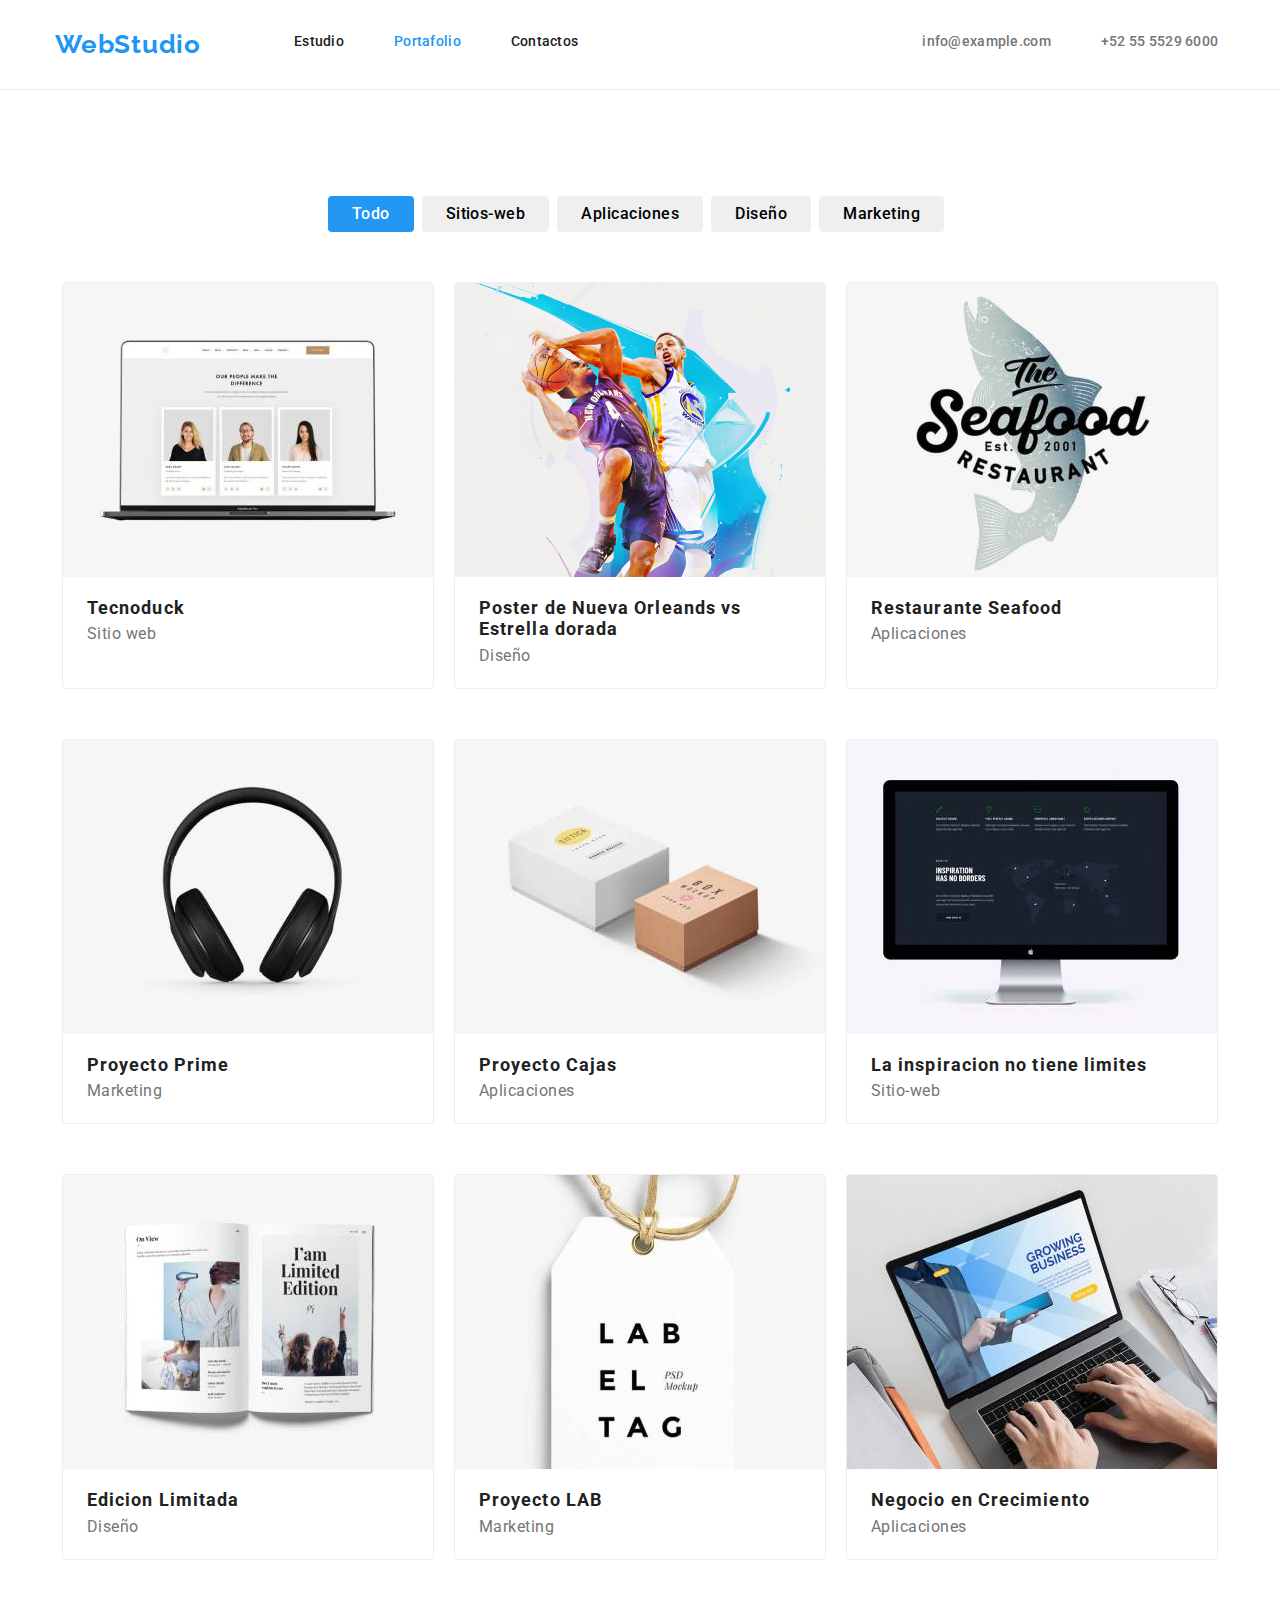
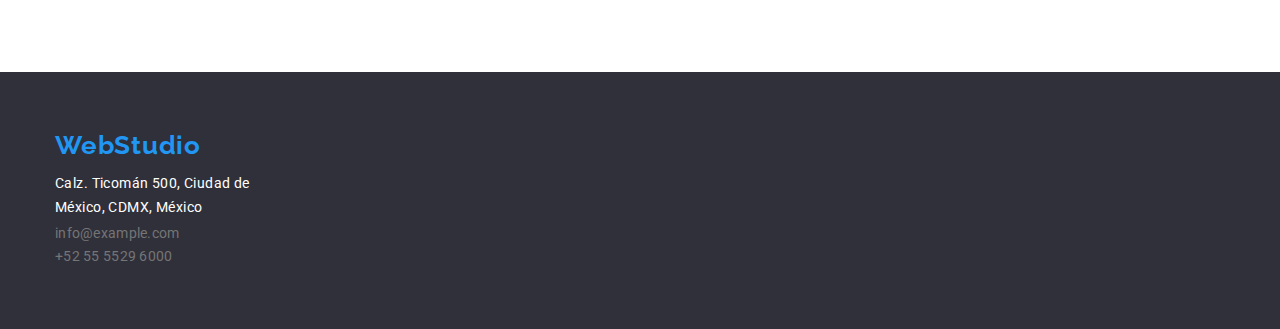
==== commit 2ae2a3c3: "Cambios dados por el profesor en el slak 2" ====
--- a/portafolio.html
+++ b/portafolio.html
@@ -20,7 +20,7 @@
   </head>
   <body>
     <header class="container-header">
-      <div class="container">
+      <div class="container flex">
         <nav class="container-nav">
           <a class="header-webstudio" href="webStudio">WebStudio</a>
           <ul class="set-header">
--- a/css/styles.css
+++ b/css/styles.css
@@ -70,6 +70,10 @@
   margin-right: auto;
 }
 
+.flex {
+  display: flex;
+}
+
 .container-header {
   display: flex;
   background-color: var(--background-color-header);
@@ -96,6 +100,7 @@
 .set-header {
   display: flex;
   padding: 30px 0px;
+  margin-right: 344px;
 }
 
 .header-text {
@@ -115,11 +120,13 @@
 .set-link-header {
   display: flex;
   padding: 30px 0px;
-  margin-right: 258px;
 }
 
 .item-header {
   display: flex;
+}
+
+.item-header:not(:last-child) {
   margin-right: 50px;
 }
 
@@ -374,6 +381,7 @@
   margin-top: 50px;
   margin-bottom: 82px;
   gap: 20px;
+  justify-content: center;
 }
 
 .item-products {
@@ -381,10 +389,6 @@
   border-radius: 4px;
   border: 1px solid var(--item-products-border);
   margin-bottom: 30px;
-}
-
-.link-products {
-  text-decoration: none;
 }
 
 .title-information {
